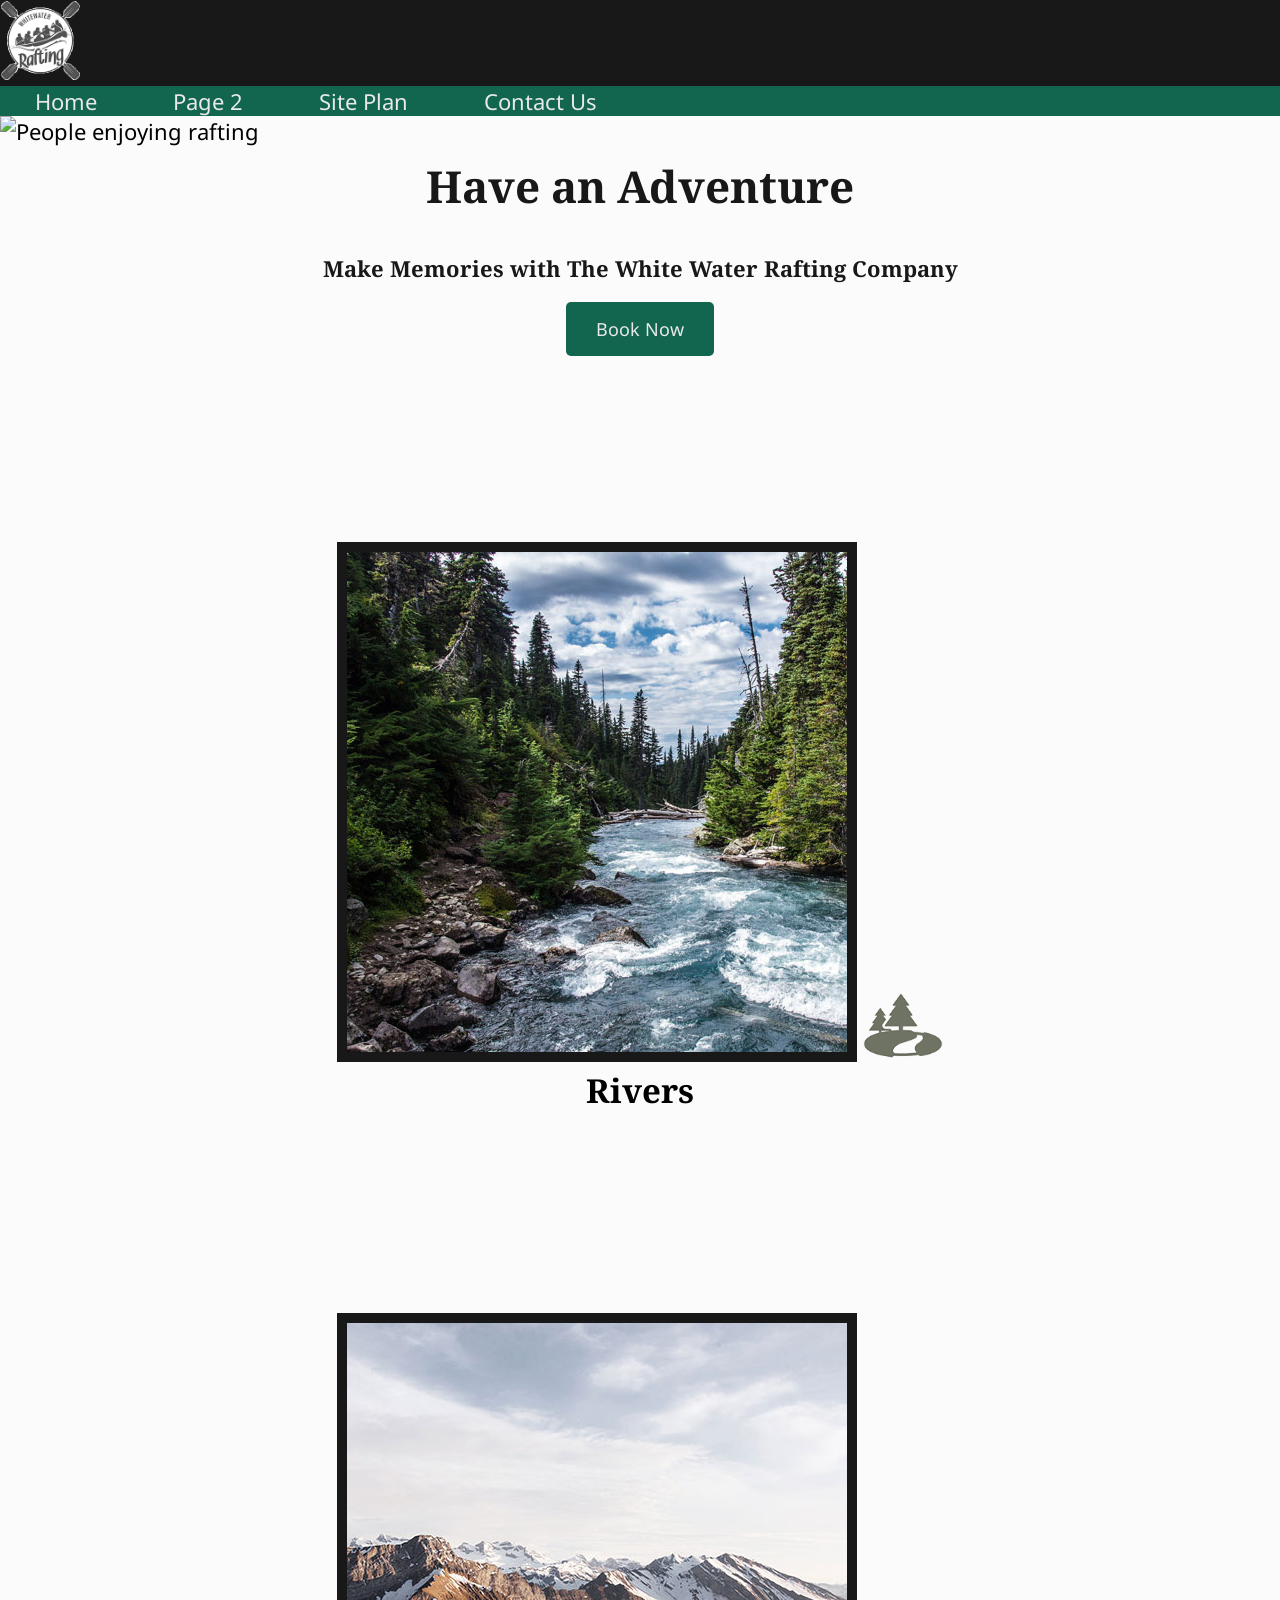
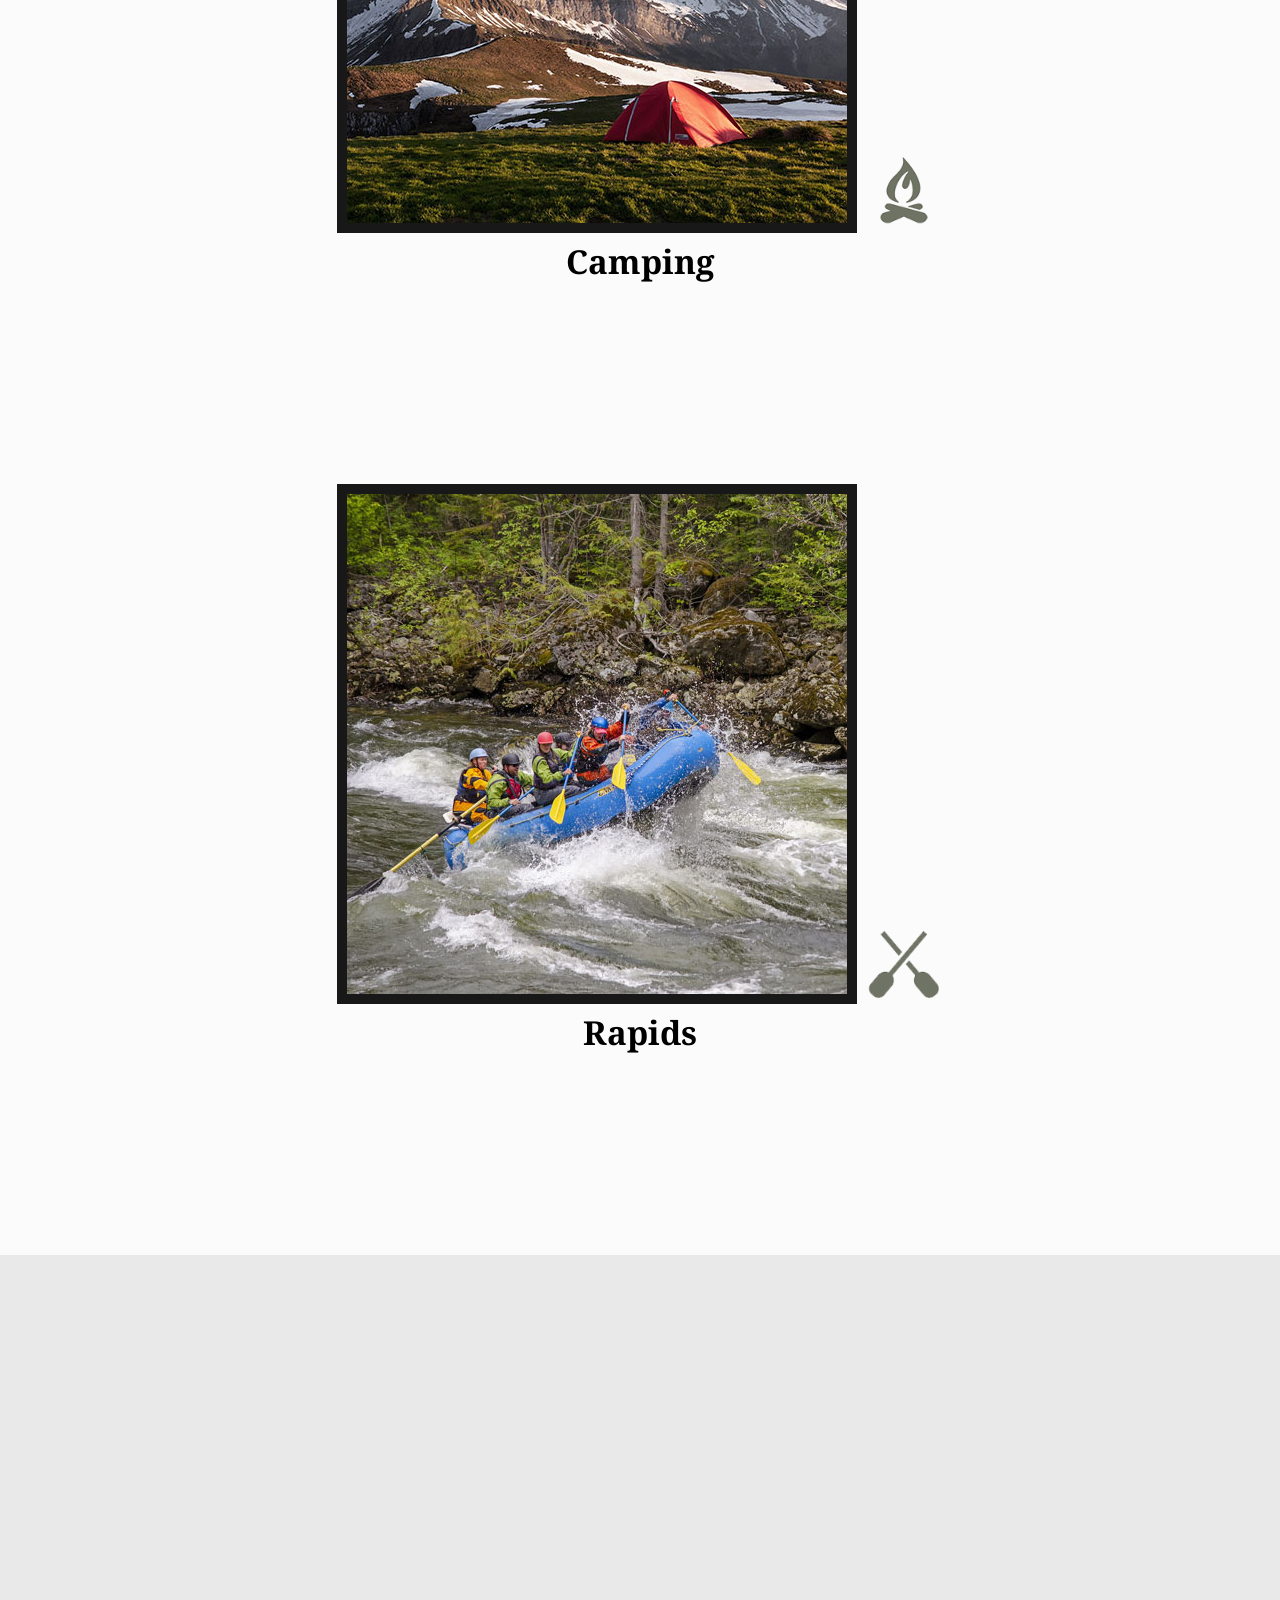
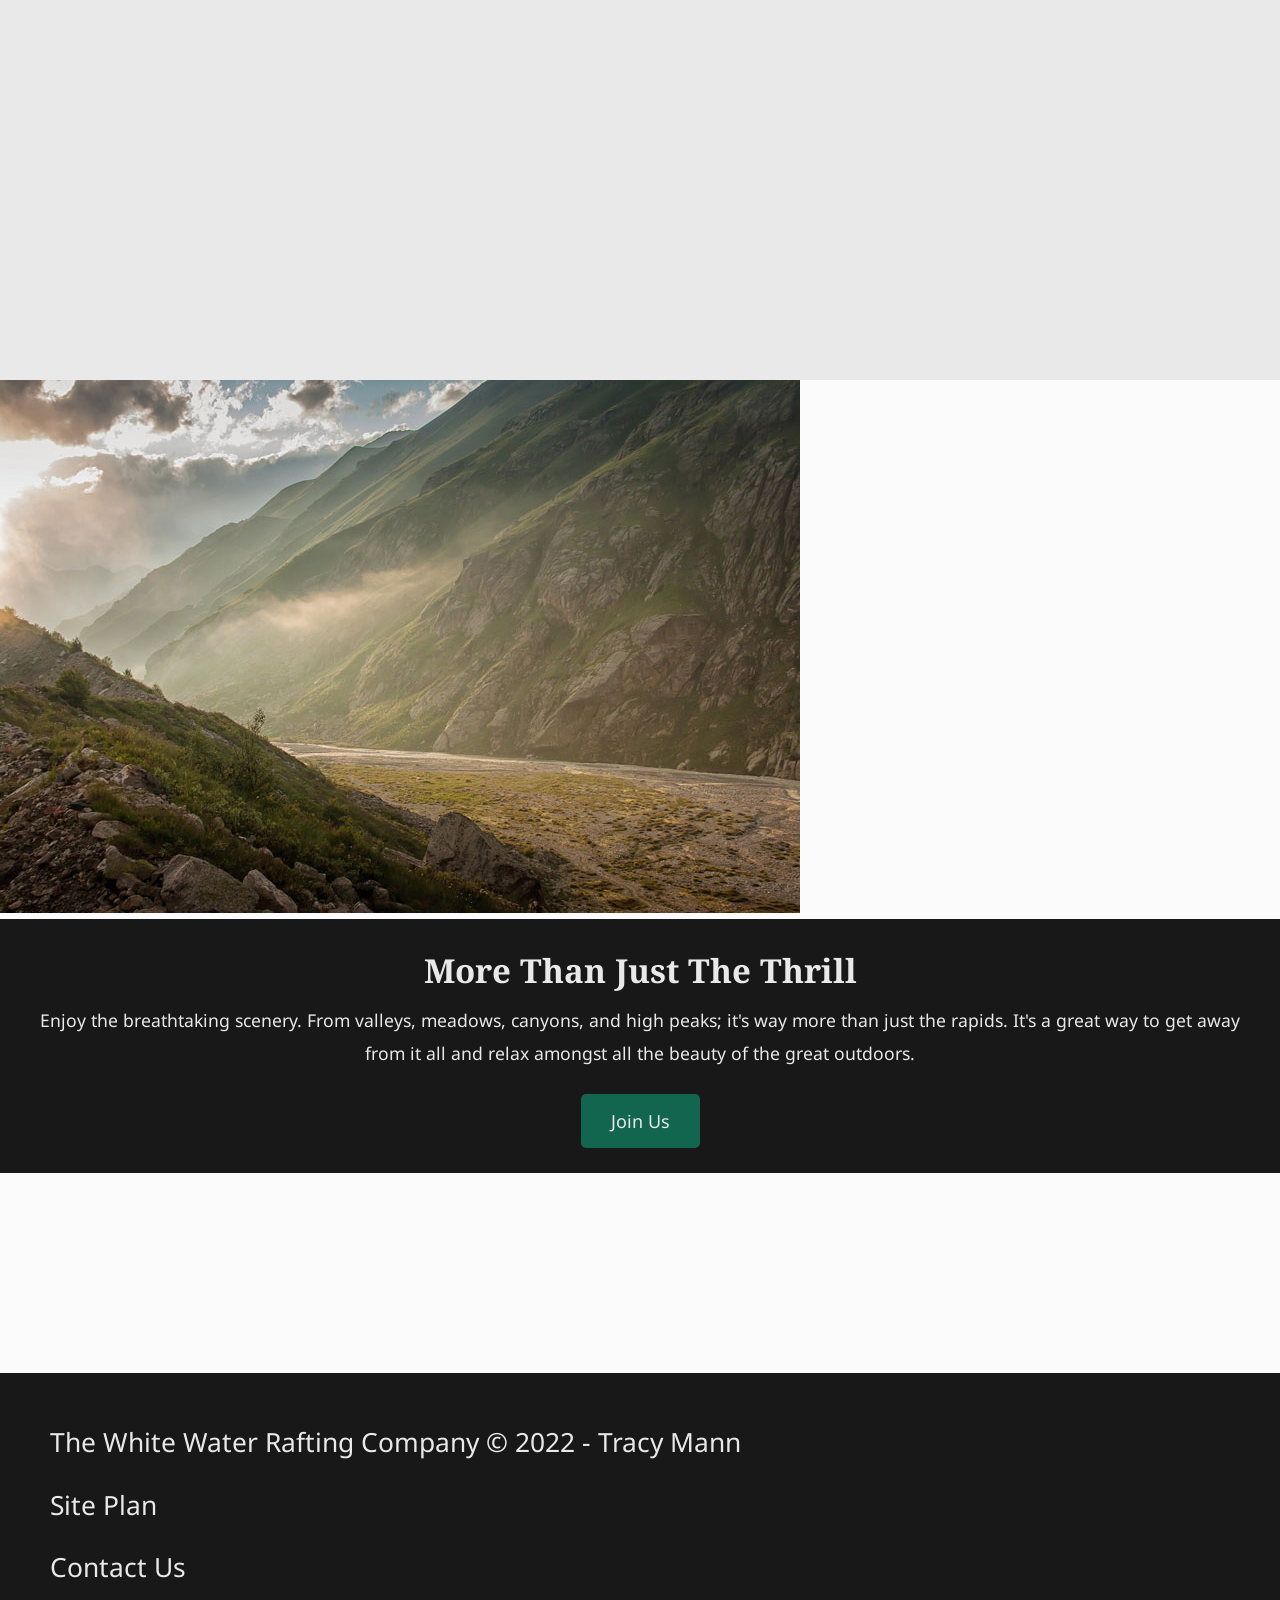
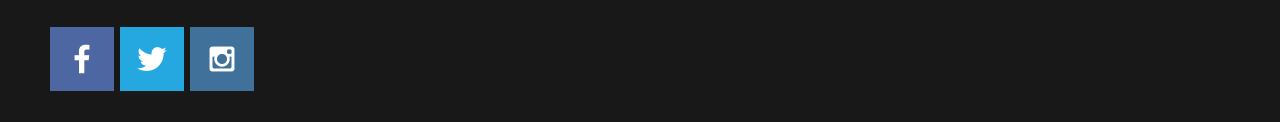
==== wdd130/wwr/index.html @ 8f97cf8e "all added home page  aboutMe  modified:   index.html  modified:   index.html 	modified:   wdd130/abo" ====
<!DOCTYPE html>
<html lang="en">
<head>
    <meta charset="UTF-8">
    <meta http-equiv="X-UA-Compatible" content="IE=edge">
    <meta name="viewport" content="width=device-width, initial-scale=1.0">
    <title>The White Water Rafting Company</title>
    <link rel="stylesheet" href="styles/style.css">
</head>
<body>
    <div id = "content">
        <header>
            <a id="logo_link" href="index.html">
                <img class="logo" src="images/logo.png" alt="The White Water Rafting Company Logo">
            </a>
            <nav>
                <a href="index.html">Home</a>
                <a href="#">Page 2</a>
                <a href="site-plan-rafting.html">Site Plan</a>
                <a href="contactus.html">Contact Us</a>
            </nav>
        </header>
        <div id="hero">
            <div id="hero-box">
                <img id="hero-img" src="images/hero.png" alt="People enjoying rafting">
                <section id="hero-msg">
                    <h1 class="home-title">Have an Adventure</h1>
                    <h4>Make Memories with The White Water Rafting Company</h4>
                    <div class="button-box">
                        <a class="book" href="contactus.html">Book Now</a>
                    </div>
                </section>
            </div>
        </div>
        <main class="home-grid">
            <section class="rivers-card">
                <img class="card-img" src="images/rivers.jpg" alt="river in forest">
                <img class="icon" src="images/river_icon.png" alt="river icon">
                <h2>Rivers</h2>
            </section>
            <section class="camping-card">
                <img class="card-img" src="images/camping.jpg" alt="tent in mountains">
                <img class="icon" src="images/fire_icon.png" alt="fire icon">
                <h2>Camping</h2>
            </section>
            <section class="rapids-card">
                <img class="card-img" src="images/rapids.jpg" alt="rafting boat">
                <img class="icon" src="images/oars.png" alt="oars icon">
                <h2>Rapids</h2>
            </section>
            <div id="background">
            </div>
            <img class="mountains" src="images/mountains.jpg" alt="Misty Mountains">
            <section class="msg">
                <h2>More Than Just The Thrill</h2>
                <p>Enjoy the breathtaking scenery. From valleys, meadows, canyons, and high peaks; it's way more than just the rapids. It's a great way to get away from it all and relax amongst all the beauty of the great outdoors.</p>
                <a class="join" href="rivers.html">Join Us</a>
            </section>
        </main>
        <footer>
            <p>The White Water Rafting Company &copy; 2022 - Tracy Mann</p>
            <p><a href="site-plan-rafting.html">Site Plan</a></p>
            <p><a href="contactus.html">Contact Us</a></p>
            <div class="social">
                <a href="https://facebook.com" target="_blank">
                    <img src="images/facebook.png" alt="fb icon">
                </a>
                <a href="https://twitter.com" target="_blank">
                    <img src="images/twitter.png" alt="twitter icon">
                </a>
                <a href="https://instagram.com" target="_blank">
                    <img src="images/instagram.png" alt="instagram icon">
                </a>
            </div>
        </footer>
    </div>
</body>
</html>
---- wdd130/wwr/styles/style.css ----
@import url('https://fonts.googleapis.com/css2?family=Noto+Sans&family=Noto+Serif:ital@1&display=swap');

:root {
    /* change the values below to your colors from your palette */
    --primary-color: #181818   ;
    --secondary-color: #aaaaaa ;
    --accent1-color: #e9e9e9;
    --accent2-color: #12664f;
    --accent3-color: #99621e;
  
    /* change the values below to your chosen font(s) */
    --heading-font: "Noto Serif", Lora, serif;
    --paragraph-font: "Noto Sans", Lato, sans-serif;
  
    /* these colors below should be chosen from among your palette colors above */
     --headline-color-on-white:  var(--primary-color);  /* headlines on a white background */ 
     --headline-color-on-color: var(--accent1-color);  /* headlines on a colored background */ 
     --paragraph-color-on-white:  var(--primary-color);  /* paragraph text on a white background */ 
     --paragraph-color-on-color:  var(--accent1-color);  /* paragraph text on a colored background */
     --header-footer-background-color:  var(--primary-color);
     --header-footer-color:  var(--accent1-color);
     --paragraph-background-color:var(--primary-color);
     --nav-link-color: var(--accent1-color);
     --nav-background-color: var(--accent2-color);
     --nav-hover-link-color:  var(--accent1-color);
     --nav-hover-background-color: var(--accent3-color);
}
  
body {
    background-color: #fcfbfb;
    font-family: var(--paragraph-font);
    font-size: 22px;
    margin: 0;
    padding: 0;
}

#content {
    width: 100%;
    max-width: 1600px;
    margin: 0 auto;
}

header {
    background-color: var(--header-footer-background-color);
}

#logo_link {
    padding-top: 5px;
}

.logo {
    width: 80px;
}

nav {
    background-color: var(--nav-background-color);
}

nav a {
    text-decoration: none;
    color: var(--nav-link-color);
    text-align: center;
    padding: 35px;
}

nav a:hover {
    background-color: var(--nav-hover-background-color);
    color: var(--nav-hover-link-color);
}

#hero-box img {
    width:100%;
}

#hero-msg h1, #hero-msg h4 {
    text-align: center;
    font-family: var(--heading-font);
}

.home-title {
    color: var(--headline-color-on-white);
    font-size: 2em;
    margin-top: 10px;
}

h4 {
    color: var(--headline-color-on-white);
    font-family: var(--heading-font);
}

.button-box {
    text-align: center;
}

.book, .join {
    background-color: var(--nav-background-color);
    color: var(--nav-link-color);
    text-decoration: none;
    font-size: 18px;
    padding: 15px 30px;
    margin-top: 50px;
    border-radius: 5px;
}

.book:hover, .join:hover {
    background-color: var(--nav-hover-background-color);
    color: var(--nav-hover-link-color);
}

main section img {
    box-sizing: border-box;
}

main section {
    text-align: center;
}

.card-img {
    border: 10px solid var(--headline-color-on-white);
}

.rivers-card, .camping-card, .rapids-card {
    margin: 200px 0;
}

.icon {
    width: 80px;
    padding-top: 10px;
}

h2 {
    font-family: var(--heading-font);
    margin: 0;
}

#background {
    height: 725px;
    background-color:var(--accent1-color);
}

.msg {
    background-color:var(--paragraph-background-color);
    line-height: 1.5em;
    padding: 35px;
}

.msg h2 {
    color: var(--headline-color-on-color);
    font-family: var(--heading-font);
}

.msg p {
    color: var(--paragraph-color-on-color);
    font-size: .8em;
    padding-bottom: 15px;
}

footer {
    color: var(--headline-color-on-color);
    background-color:var(--header-footer-background-color);
    padding: 25px 50px;
    margin-top: 200px;
}

footer p {
    color: var(--nav-hover-link-color);
    font-size: 1.2em;
} 

footer p a:hover {
    text-decoration: underline;
}

footer .social img {
    padding-top: 15px;
}

footer a {
    color: var(--nav-link-color);
    text-decoration: none;
}

footer a:hover {

    color: var(--nav-hover-link-color);
}
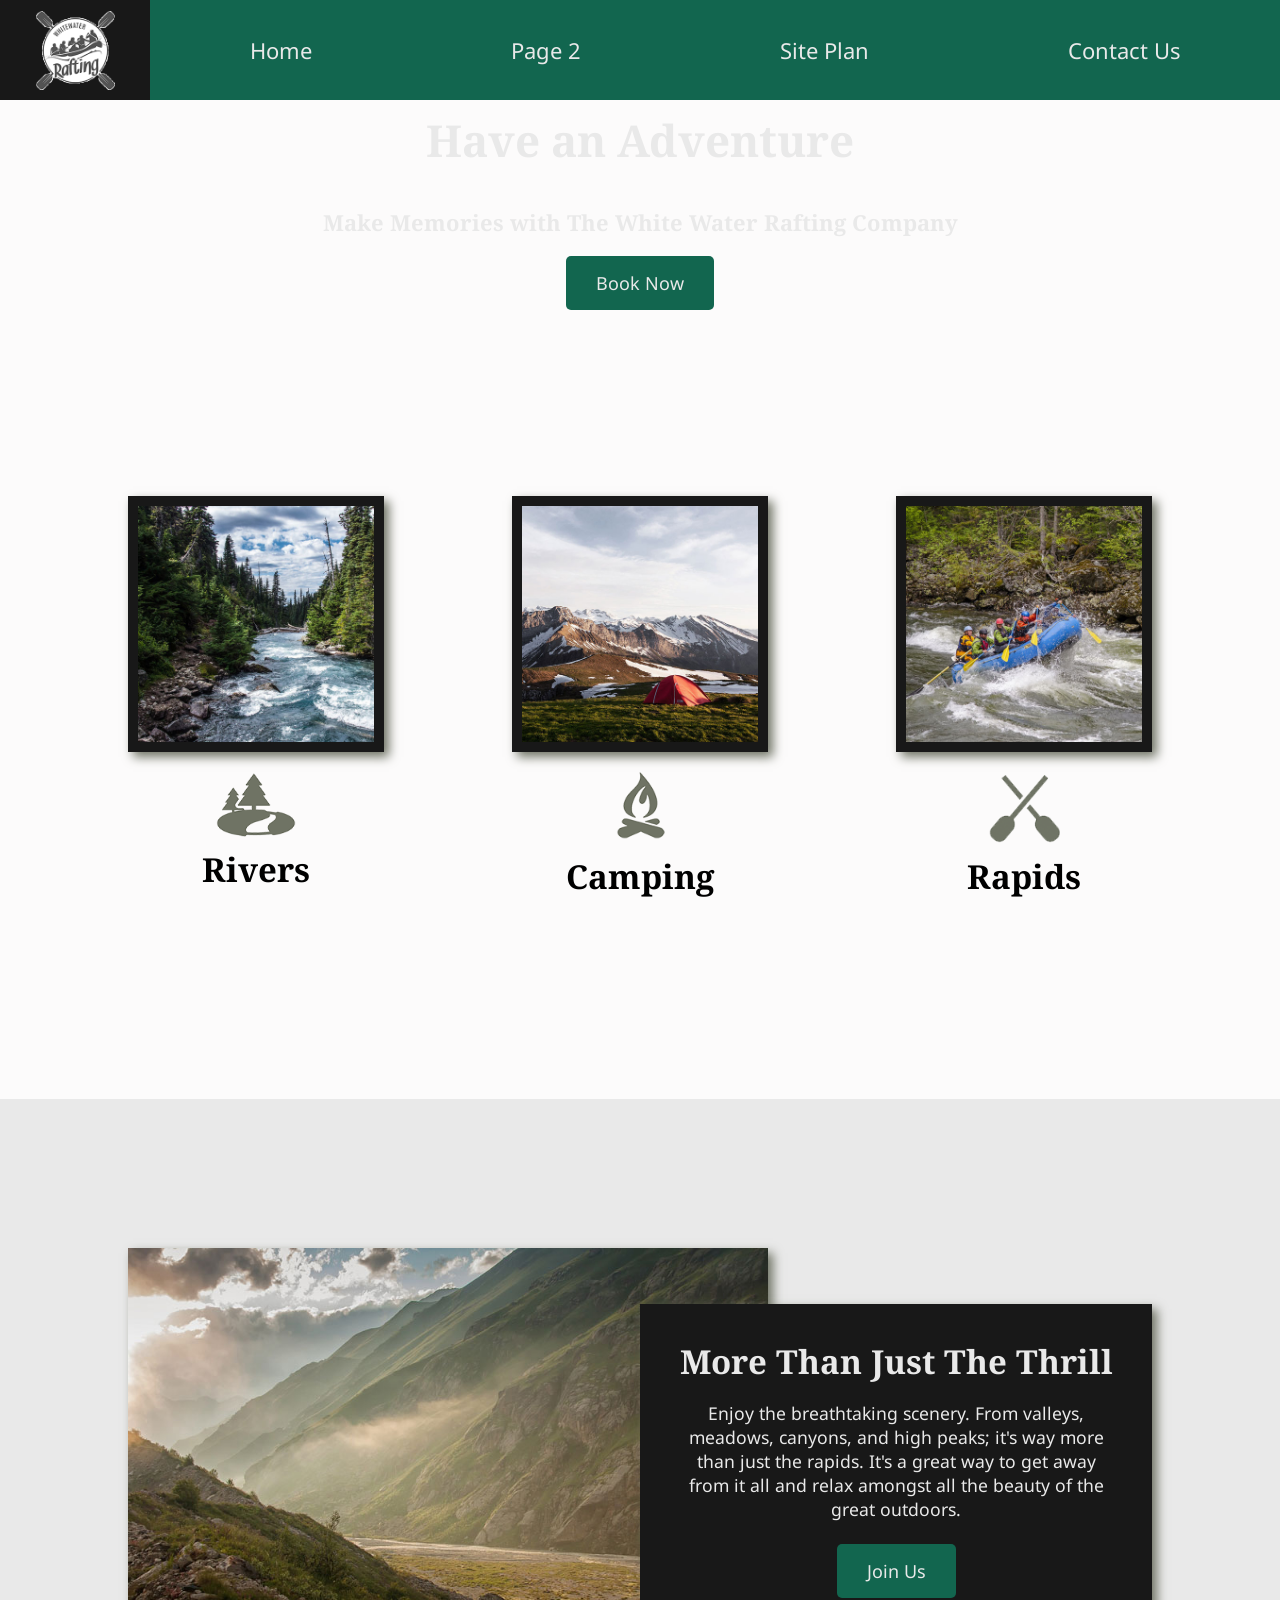
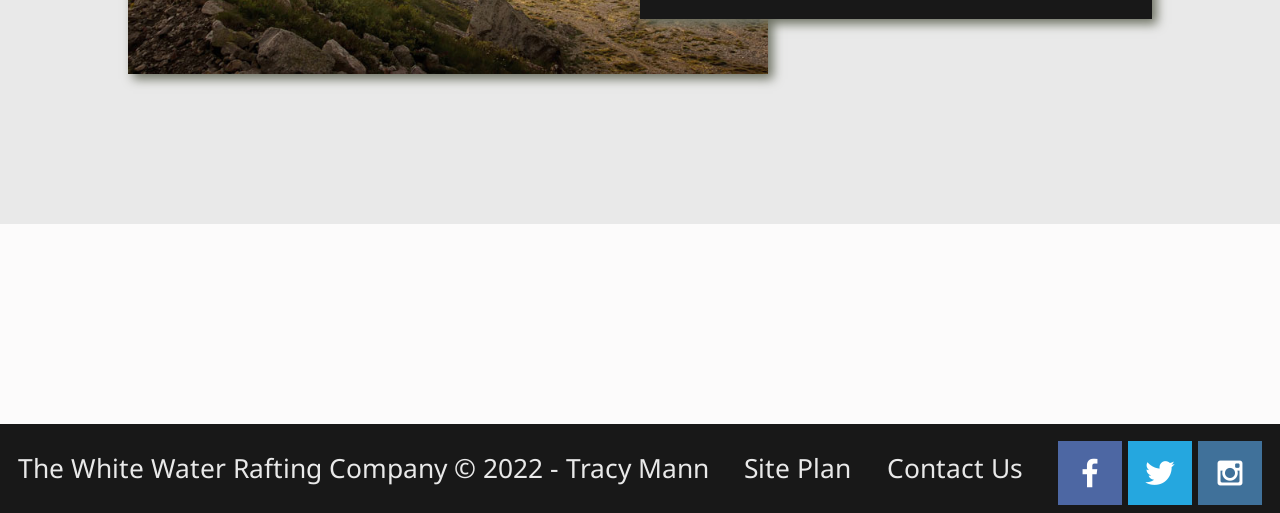
==== commit 6eeede3a: "deployed" ====
--- a/wdd130/wwr/index.html
+++ b/wdd130/wwr/index.html
@@ -23,14 +23,14 @@
         <div id="hero">
             <div id="hero-box">
                 <img id="hero-img" src="images/hero.png" alt="People enjoying rafting">
-                <section id="hero-msg">
-                    <h1 class="home-title">Have an Adventure</h1>
-                    <h4>Make Memories with The White Water Rafting Company</h4>
-                    <div class="button-box">
-                        <a class="book" href="contactus.html">Book Now</a>
-                    </div>
-                </section>
             </div>
+            <section id="hero-msg">
+                <h1 class="home-title">Have an Adventure</h1>
+                <h4>Make Memories with The White Water Rafting Company</h4>
+                <div class="button-box">
+                    <a class="book" href="contactus.html">Book Now</a>
+                </div>
+            </section>
         </div>
         <main class="home-grid">
             <section class="rivers-card">
--- a/wdd130/wwr/styles/style.css
+++ b/wdd130/wwr/styles/style.css
@@ -41,11 +41,15 @@
 }
 
 header {
+    display: grid;
+    grid-template-columns: 150px auto;
     background-color: var(--header-footer-background-color);
 }
 
 #logo_link {
     padding-top: 5px;
+    justify-self: center;
+    align-self: center;
 }
 
 .logo {
@@ -53,6 +57,8 @@
 }
 
 nav {
+    display: flex;
+    justify-content: space-around;
     background-color: var(--nav-background-color);
 }
 
@@ -68,13 +74,38 @@
     color: var(--nav-hover-link-color);
 }
 
+#hero {
+    display: grid;
+    grid-template-columns: 1fr, 3fr, 1fr;
+    margin-top: -100px;
+}
+
+#hero-box {
+    grid-column: 1/4;
+    grid-row: 1/3;
+    z-index: -1;
+}
+
 #hero-box img {
     width:100%;
 }
 
-#hero-msg h1, #hero-msg h4 {
-    text-align: center;
-    font-family: var(--heading-font);
+#hero-msg {
+    grid-column: 2/3;
+    grid-row: 1/2;
+    margin-top: 100px;
+}
+
+#hero-msg h1 {
+    text-align: center;
+    font-family: var(--heading-font);
+    color: var(--accent1-color);
+}
+
+#hero-msg h4 {
+    text-align: center;
+    font-family: var(--heading-font);
+    color: var(--accent1-color);
 }
 
 .home-title {
@@ -107,6 +138,11 @@
     color: var(--nav-hover-link-color);
 }
 
+main {
+    display: grid;
+    grid-template-columns: repeat(10, 1fr);
+}
+
 main section img {
     box-sizing: border-box;
 }
@@ -117,10 +153,32 @@
 
 .card-img {
     border: 10px solid var(--headline-color-on-white);
-}
-
-.rivers-card, .camping-card, .rapids-card {
+    transition: transform .5s;
+    box-shadow: 5px 5px 10px #6f7364;
+    width: 100%;
+}
+
+.card-img:hover {
+    opacity: .6;
+    transform: scale(1.1);
+}
+
+.rivers-card {
     margin: 200px 0;
+    grid-column: 2/4;
+    grid-row: 2/3;
+}
+
+.camping-card {
+    margin: 200px 0;
+    grid-column: 5/7;
+    grid-row: 2/3;
+}
+
+.rapids-card {
+    margin: 200px 0;
+    grid-column: 8/10;
+    grid-row: 2/3;
 }
 
 .icon {
@@ -136,12 +194,24 @@
 #background {
     height: 725px;
     background-color:var(--accent1-color);
+    grid-column: 1/11;
+    grid-row: 4/9;
+}
+
+.mountains {
+    width: 100%;
+    grid-column: 2/7;
+    grid-row: 5/8;
+    box-shadow: 5px 5px 10px #6f7364;
 }
 
 .msg {
     background-color:var(--paragraph-background-color);
-    line-height: 1.5em;
     padding: 35px;
+    grid-column: 6/10;
+    grid-row: 6/7;
+    box-shadow: 5px 5px 10px #6f7364;
+    /*line-height: 1.5em;*/
 }
 
 .msg h2 {
@@ -156,10 +226,12 @@
 }
 
 footer {
+    background-color:var(--header-footer-background-color);
     color: var(--headline-color-on-color);
-    background-color:var(--header-footer-background-color);
-    padding: 25px 50px;
     margin-top: 200px;
+    display: flex;
+    justify-content: space-around;
+    align-items: center;
 }
 
 footer p {
@@ -185,3 +257,44 @@
     color: var(--nav-hover-link-color);
 }
 
+@media screen and (max-width: 900px) {
+    #hero, .home-grid {
+        display: block;
+        height: auto;
+    }
+    nav, footer {
+        flex-direction: column;
+    }
+    nav a {
+        display: block;
+        padding: 15px;
+    }
+    #hero {
+        margin-top: 0;
+    }
+    #hero-msg {
+        margin-top: 0;
+    }
+    #hero-msg h4 {
+        display: none;
+    }
+    .home-title {
+        font-size: 25px;
+        color: #6f7364;
+    }
+    .rivers-card, .camping-card, .rapids-card { 
+        margin: 50px auto;
+        width: 60%;
+    }
+    #background {
+        display: none;
+    }
+    .mountains, .msg {
+        width: 80%;
+        display: block;
+        margin: 0 auto;
+    }
+    footer {
+        margin-top: 25px;
+    }
+}
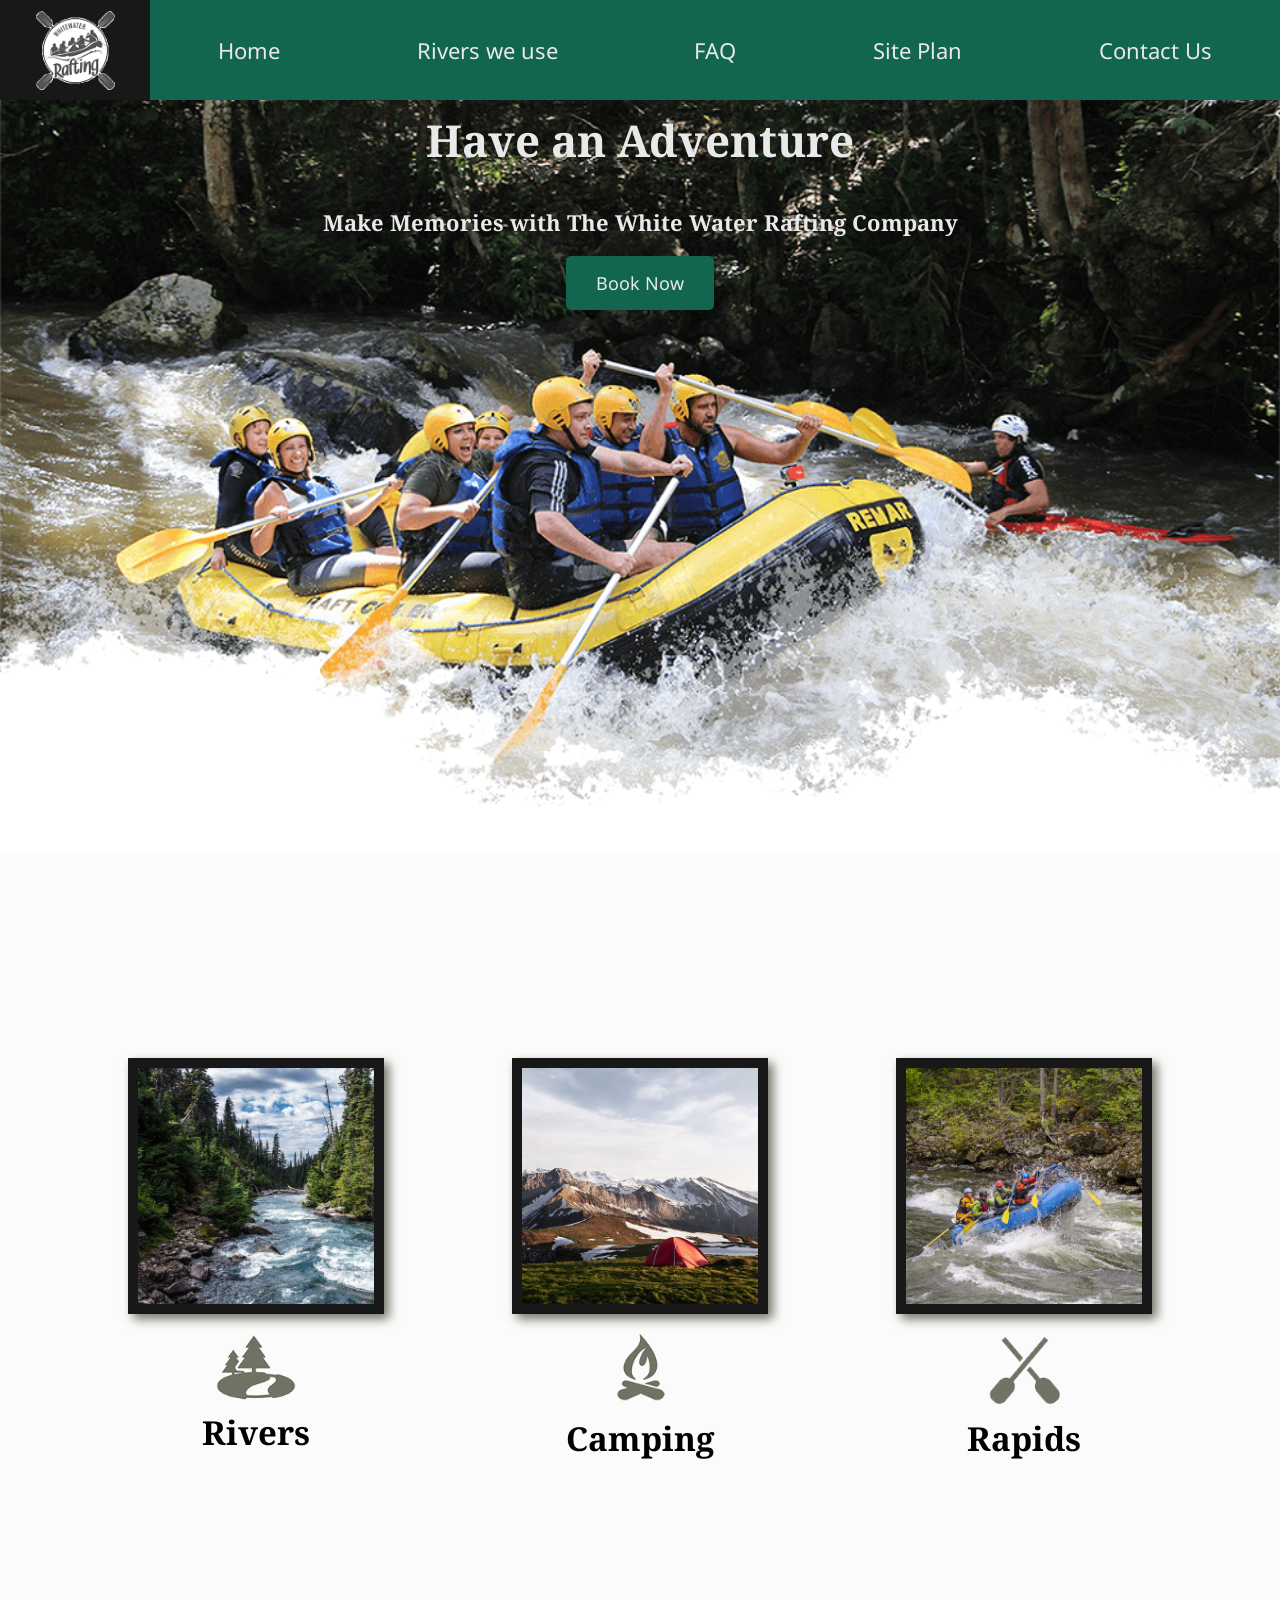
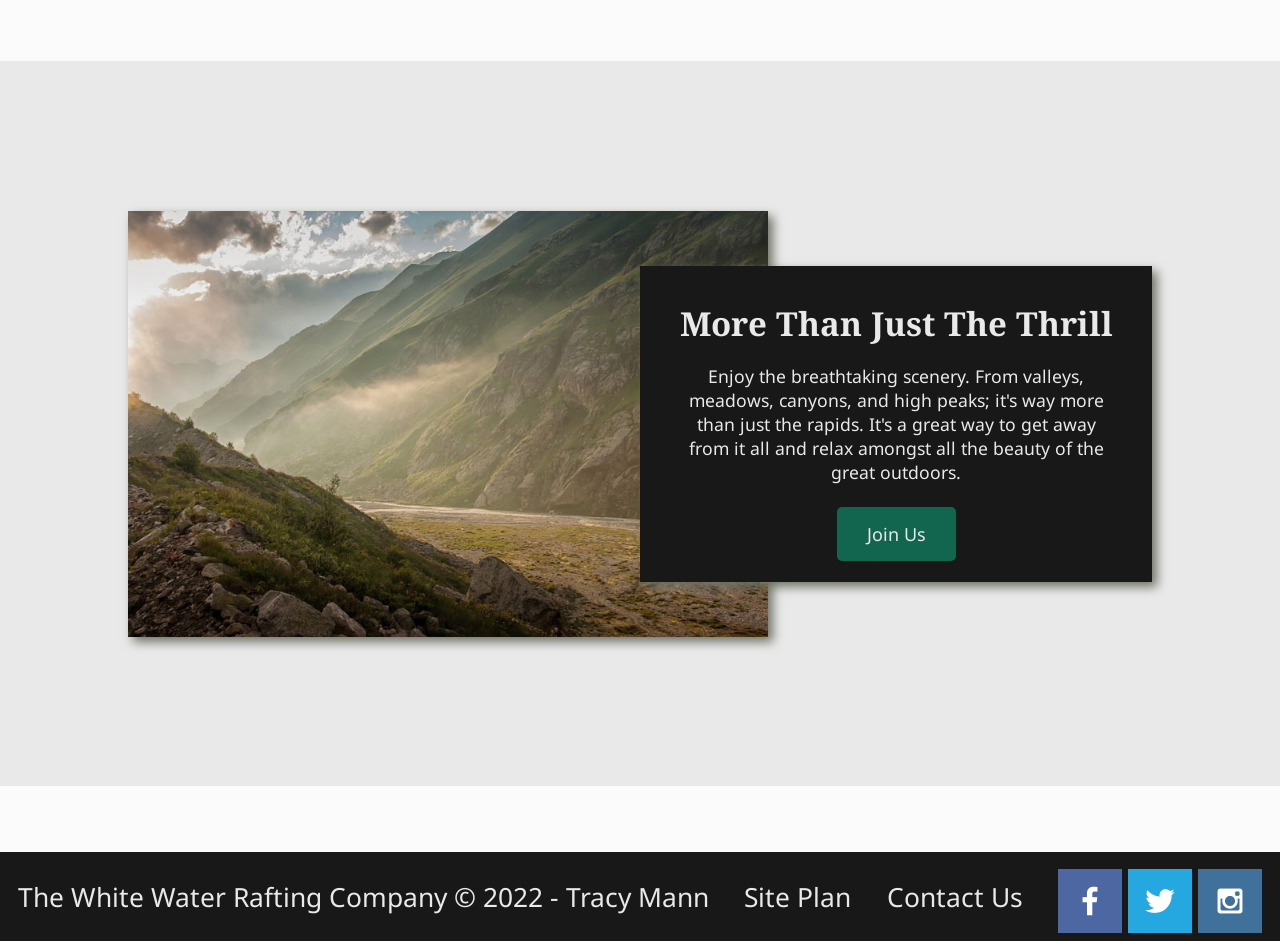
==== commit afe1f6ee: "deployed" ====
--- a/wdd130/wwr/index.html
+++ b/wdd130/wwr/index.html
@@ -15,7 +15,8 @@
             </a>
             <nav>
                 <a href="index.html">Home</a>
-                <a href="#">Page 2</a>
+                <a href="rivers.html">Rivers we use</a>
+                <a href="faq.html">FAQ</a>
                 <a href="site-plan-rafting.html">Site Plan</a>
                 <a href="contactus.html">Contact Us</a>
             </nav>
--- a/wdd130/wwr/styles/style.css
+++ b/wdd130/wwr/styles/style.css
@@ -76,7 +76,7 @@
 
 #hero {
     display: grid;
-    grid-template-columns: 1fr, 3fr, 1fr;
+    grid-template-columns: 1fr 3fr 1fr;
     margin-top: -100px;
 }
 
@@ -228,7 +228,7 @@
 footer {
     background-color:var(--header-footer-background-color);
     color: var(--headline-color-on-color);
-    margin-top: 200px;
+    margin-top: 3em;
     display: flex;
     justify-content: space-around;
     align-items: center;
@@ -297,4 +297,119 @@
     footer {
         margin-top: 25px;
     }
-}+}
+
+.rivers-grid {
+    display: grid;
+    grid-template-columns: 1fr 4fr 3fr 5fr 3fr 4fr 1fr;
+    grid-template-rows: 5em 2em 2em 19em 2em 2em 3em 2em 1em 2em 2em 14em 2em 2em 3em 2em 1em 2em 2em 14em 2em 2em 3em 2em;
+}
+
+.rivers-title {
+    grid-column: 1/8;
+    grid-row: 1;
+    color: var(--headline-color-on-white);
+    font-size: 2em;
+    margin-top: 10px;
+    text-align: center;
+}
+
+.salmon_river_card {
+    grid-column: 1/8;
+    grid-row: 2/9;
+    background-color:var(--accent1-color);
+    height: 100%;
+    z-index: 1;
+}
+
+.salmon_river_accent {
+    grid-column: 2/6;
+    grid-row: 3/8;
+    background-color:var(--paragraph-background-color);
+    height: 100%;
+    z-index: 2;
+}
+
+.salmon_river_details {
+    grid-column: 2/5;
+    grid-row: 3/7;
+    color: var(--paragraph-color-on-color);
+    text-align: left;
+    padding: 2em;
+    z-index: 3;
+}
+
+.salmon_river_img {
+    grid-column: 5/7;
+    grid-row: 4/7;
+    z-index: 4;
+    width: 100%;
+    height: 100%;
+}
+
+.gray_canyon_card {
+    grid-column: 1/8;
+    grid-row: 10/17;
+    background-color:var(--accent1-color);
+    height: 100%;
+    z-index: 1;
+}
+
+.gray_canyon_accent {
+    grid-column: 3/7;/*2/6*/
+    grid-row: 11/16;
+    background-color:var(--paragraph-background-color);
+    height: 100%;
+    z-index: 2;
+}
+
+.gray_canyon_details {
+    grid-column: 4/7;/*2/5*/
+    grid-row: 11/15;
+    color: var(--paragraph-color-on-color);
+    text-align: left;
+    padding: 2em;
+    z-index: 3;
+}
+
+.gray_canyon_img {
+    grid-column: 2/4;/*5/7*/
+    grid-row: 12/15;
+    z-index: 4;
+    width: 100%;
+    height: 100%;
+}
+
+.grand_canyon_card {
+    grid-column: 1/8;
+    grid-row: 18/25;
+    background-color:var(--accent1-color);
+    height: 100%;
+    z-index: 1;
+}
+
+.grand_canyon_accent {
+    grid-column: 2/6;
+    grid-row: 19/24;
+    background-color:var(--paragraph-background-color);
+    height: 100%;
+    z-index: 2;
+}
+
+.grand_canyon_details {
+    grid-column: 2/5;
+    grid-row: 19/23;
+    background-color:var(--paragraph-background-color);
+    color: var(--paragraph-color-on-color);
+    padding: 2em;
+    text-align: left;
+    z-index: 2;
+}
+
+.grand_canyon_img {
+    grid-column: 5/7;
+    grid-row: 20/23;
+    z-index: 3;
+    width: 100%;
+    height: 100%;
+}
